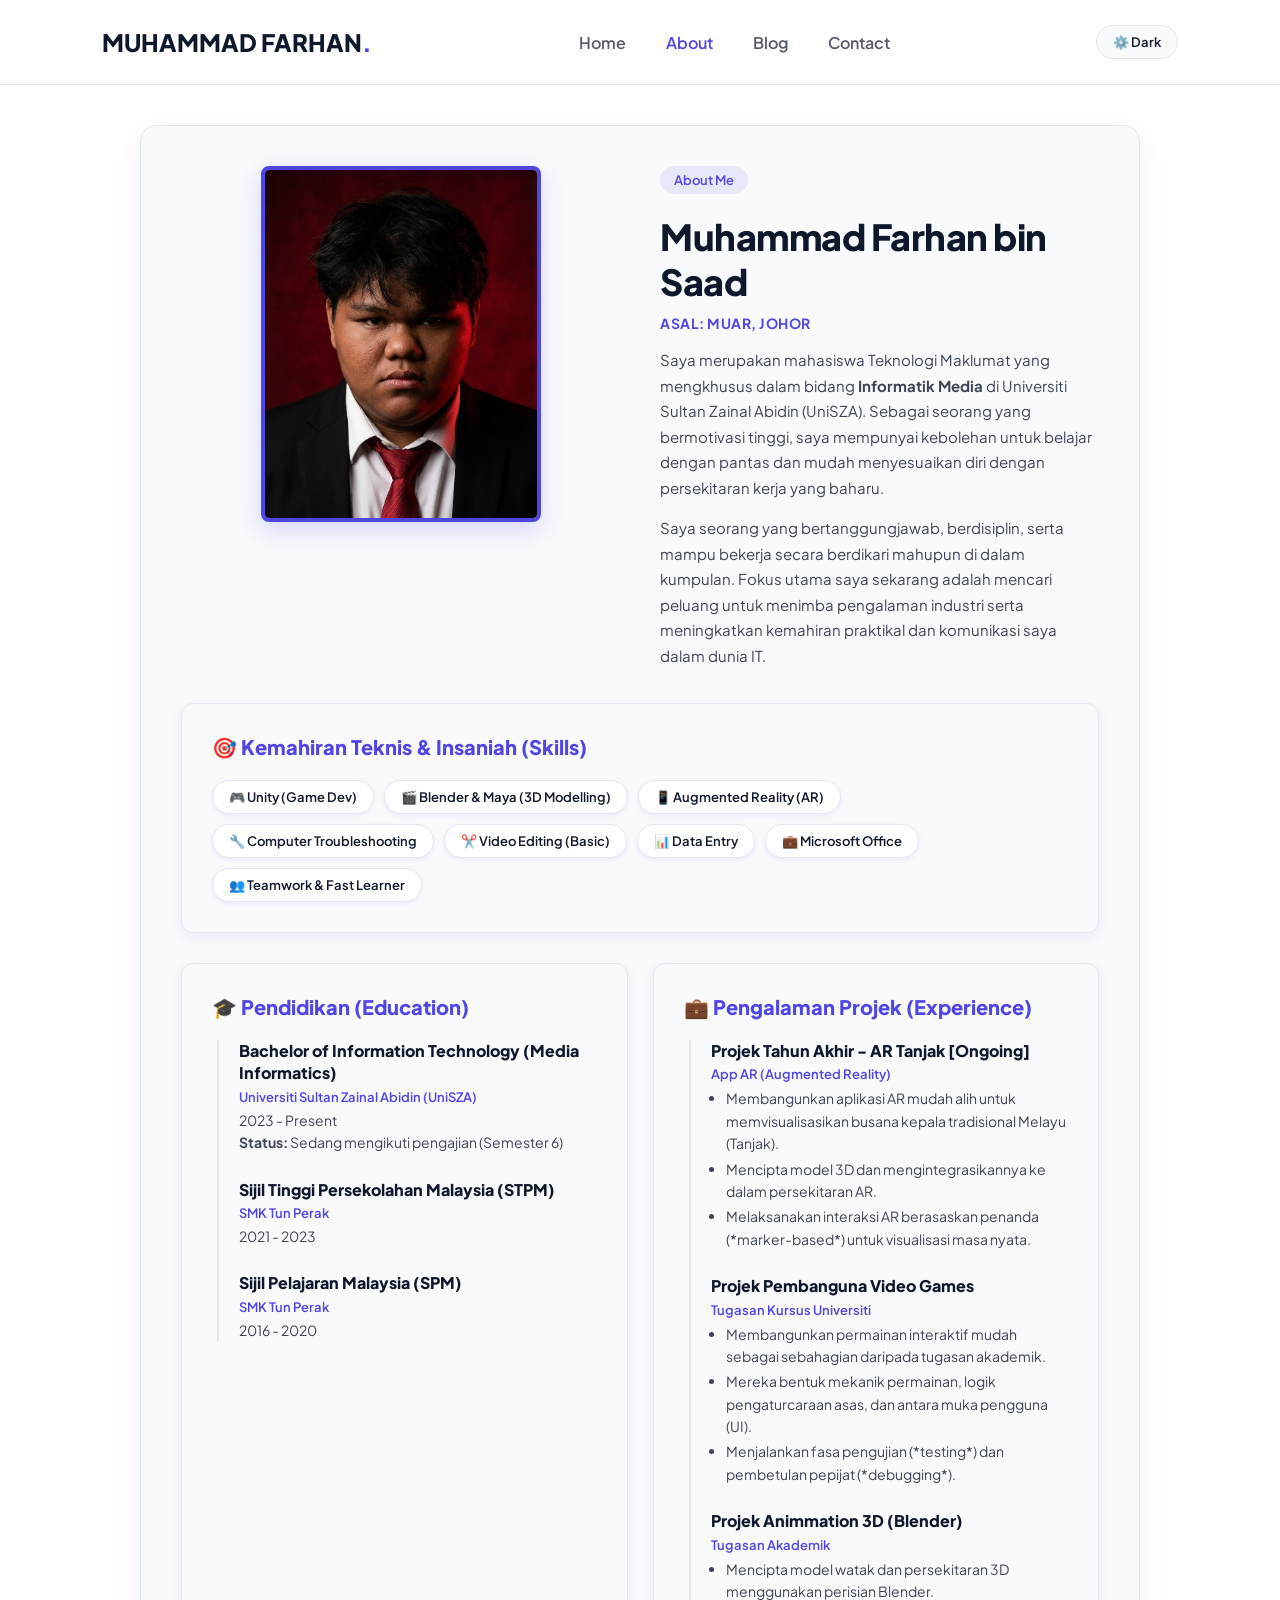
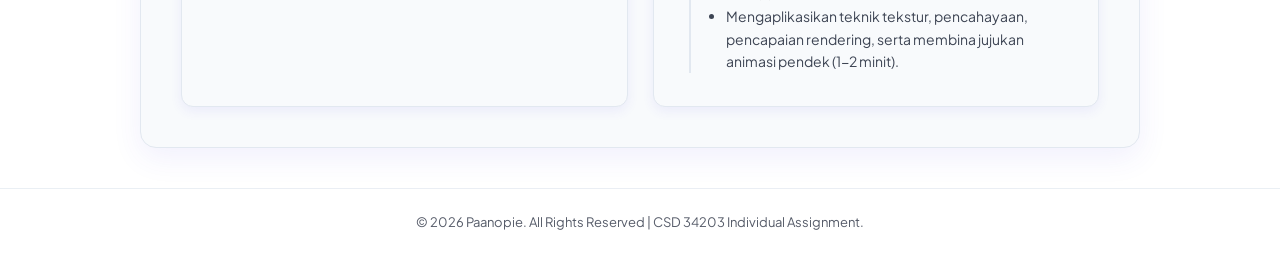
==== about.html @ 43397902 "Update about.html" ====
<!DOCTYPE html>
<html lang="ms">
<head>
    <meta charset="UTF-8">
    <meta name="viewport" content="width=device-width, initial-scale=1.0">
    <title>About Me | Muhammad Farhan</title>
    <link rel="stylesheet" href="css/style.css">
    <style>
        /* CSS Khusus untuk Susun Atur Halaman About */
        .intro-section {
            display: grid;
            grid-template-columns: repeat(auto-fit, minmax(280px, 1fr));
            gap: 40px;
            align-items: flex-start;
            margin-bottom: 35px;
        }
        .profile-img-container {
            text-align: center;
        }
        .profile-img {
            width: 100%;
            max-width: 280px; /* Mengekalkan saiz lebar yang seimbang */
            height: auto; /* Petak penuh menegak mengikut nisbah asal gambar */
            border-radius: 8px; /* Bucu melengkung sikit bagi kemas */
            object-fit: contain; 
            border: 4px solid var(--primary-color);
            box-shadow: 0 8px 24px rgba(79, 70, 229, 0.2);
            background: var(--card-bg);
        }
        .profile-layout { 
            display: grid; 
            grid-template-columns: repeat(auto-fit, minmax(350px, 1fr)); 
            gap: 25px; 
            margin-top: 30px; 
        }
        .info-card { 
            background: var(--card-bg); 
            padding: 30px; 
            border-radius: 12px; 
            border: 1px solid var(--border-color); 
            box-shadow: 0 4px 12px var(--shadow);
        }
        .info-card h3 { 
            color: var(--primary-color); 
            margin-bottom: 20px; 
            font-size: 20px; 
            font-weight: 800;
            display: flex;
            align-items: center;
            gap: 10px;
        }
        .skills-grid { 
            display: flex; 
            flex-wrap: wrap; 
            gap: 10px; 
            margin-top: 15px; 
        }
        .skill-badge { 
            background: var(--bg-color); 
            border: 1px solid var(--border-color);
            color: var(--text-color);
            padding: 8px 16px; 
            border-radius: 20px; 
            font-size: 13px; 
            font-weight: 600; 
            box-shadow: 0 2px 5px var(--shadow);
        }
        .timeline {
            border-left: 2px solid var(--border-color); 
            padding-left: 20px; 
            margin-left: 5px;
        }
        .timeline-item {
            position: relative;
            margin-bottom: 25px;
        }
        .timeline-item:last-child {
            margin-bottom: 0;
        }
        .timeline-item h4 {
            font-size: 16px;
            font-weight: 800;
            line-height: 1.4;
        }
        .timeline-sub {
            font-size: 13px; 
            color: var(--primary-color); 
            font-weight: 600; 
            margin: 4px 0;
        }
        .timeline-desc {
            font-size: 14px; 
            opacity: 0.8; 
            line-height: 1.6;
        }
        .timeline-desc ul {
            padding-left: 15px;
            margin-top: 5px;
        }
        .timeline-desc li {
            margin-bottom: 3px;
        }
    </style>
</head>
<body>

    <header>
        <div class="logo">MUHAMMAD FARHAN<span>.</span></div>
        <nav>
            <ul class="nav-links">
                <li><a href="index.html">Home</a></li>
                <li><a href="about.html" class="active">About</a></li>
                <li><a href="blog.html">Blog</a></li>
                <li><a href="contact.html">Contact</a></li>
            </ul>
        </nav>
        <button id="dark-mode-toggle" class="toggle-btn">⚙️ Dark</button>
    </header>

    <main class="container" style="max-width: 1000px;">
        
        <div class="intro-section">
            <div class="profile-img-container">
                <img src="me.jpg" alt="Muhammad Farhan" class="profile-img" onerror="this.src='https://via.placeholder.com/280x350?text=me.jpg+Tiada'">
            </div>
            
            <div>
                <span class="badge">About Me</span>
                <h1 style="font-size: 36px; font-weight: 800; margin-bottom: 10px; letter-spacing: -0.5px;">Muhammad Farhan bin Saad</h1>
                <p style="font-size: 14px; color: var(--primary-color); font-weight: 700; text-transform: uppercase; margin-bottom: 15px; letter-spacing: 0.5px;">
                    Asal: Muar, Johor
                </p>
                <p style="font-size: 15px; line-height: 1.7; opacity: 0.8; margin-bottom: 15px;">
                    Saya merupakan mahasiswa Teknologi Maklumat yang mengkhusus dalam bidang <strong>Informatik Media</strong> di Universiti Sultan Zainal Abidin (UniSZA). Sebagai seorang yang bermotivasi tinggi, saya mempunyai kebolehan untuk belajar dengan pantas dan mudah menyesuaikan diri dengan persekitaran kerja yang baharu.
                </p>
                <p style="font-size: 15px; line-height: 1.7; opacity: 0.8;">
                    Saya seorang yang bertanggungjawab, berdisiplin, serta mampu bekerja secara berdikari mahupun di dalam kumpulan. Fokus utama saya sekarang adalah mencari peluang untuk menimba pengalaman industri serta meningkatkan kemahiran praktikal dan komunikasi saya dalam dunia IT.
                </p>
            </div>
        </div>

        <div class="info-card" style="margin-bottom: 25px;">
            <h3>🎯 Kemahiran Teknis & Insaniah (Skills)</h3>
            <div class="skills-grid">
                <span class="skill-badge">🎮 Unity (Game Dev)</span>
                <span class="skill-badge">🎬 Blender & Maya (3D Modelling)</span>
                <span class="skill-badge">📱 Augmented Reality (AR)</span>
                <span class="skill-badge">🔧 Computer Troubleshooting</span>
                <span class="skill-badge">✂️ Video Editing (Basic)</span>
                <span class="skill-badge">📊 Data Entry</span>
                <span class="skill-badge">💼 Microsoft Office</span>
                <span class="skill-badge">👥 Teamwork & Fast Learner</span>
            </div>
        </div>

        <div class="profile-layout">
            
            <!-- Kad Pendidikan yang Telah Dikemas Kini -->
            <div class="info-card">
                <h3>🎓 Pendidikan (Education)</h3>
                <div class="timeline">
                    
                    <!-- Peringkat Ijazah (UniSZA) -->
                    <div class="timeline-item">
                        <h4>Bachelor of Information Technology (Media Informatics)</h4>
                        <p class="timeline-sub">Universiti Sultan Zainal Abidin (UniSZA)</p>
                        <p class="timeline-desc">
                            2023 - Present<br>
                            <strong>Status:</strong> Sedang mengikuti pengajian (Semester 6)
                        </p>
                    </div>

                    <!-- Peringkat STPM (Berdasarkan Screenshot 2026-05-28 162105.png) -->
                    <div class="timeline-item" style="margin-top: 20px;">
                        <h4>Sijil Tinggi Persekolahan Malaysia (STPM)</h4>
                        <p class="timeline-sub">SMK Tun Perak</p>
                        <p class="timeline-desc">
                            2021 - 2023
                        </p>
                    </div>

                    <!-- Peringkat SPM (Berdasarkan Screenshot 2026-05-28 162105.png) -->
                    <div class="timeline-item" style="margin-top: 20px;">
                        <h4>Sijil Pelajaran Malaysia (SPM)</h4>
                        <p class="timeline-sub">SMK Tun Perak</p>
                        <p class="timeline-desc">
                            2016 - 2020
                        </p>
                    </div>

                </div>
            </div>

            <div class="info-card">
                <h3>💼 Pengalaman Projek (Experience)</h3>
                <div class="timeline">
                    
                    <div class="timeline-item">
                        <h4>Projek Tahun Akhir - AR Tanjak [Ongoing]</h4>
                        <p class="timeline-sub">App AR (Augmented Reality)</p>
                        <div class="timeline-desc">
                            <ul>
                                <li>Membangunkan aplikasi AR mudah alih untuk memvisualisasikan busana kepala tradisional Melayu (Tanjak).</li>
                                <li>Mencipta model 3D dan mengintegrasikannya ke dalam persekitaran AR.</li>
                                <li>Melaksanakan interaksi AR berasaskan penanda (*marker-based*) untuk visualisasi masa nyata.</li>
                            </ul>
                        </div>
                    </div>

                    <div class="timeline-item">
                        <h4>Projek Pembanguna Video Games</h4>
                        <p class="timeline-sub">Tugasan Kursus Universiti</p>
                        <div class="timeline-desc">
                            <ul>
                                <li>Membangunkan permainan interaktif mudah sebagai sebahagian daripada tugasan akademik.</li>
                                <li>Mereka bentuk mekanik permainan, logik pengaturcaraan asas, dan antara muka pengguna (UI).</li>
                                <li>Menjalankan fasa pengujian (*testing*) dan pembetulan pepijat (*debugging*).</li>
                            </ul>
                        </div>
                    </div>
                    
                    <div class="timeline-item">
                        <h4>Projek Animmation 3D (Blender)</h4>
                        <p class="timeline-sub">Tugasan Akademik</p>
                        <div class="timeline-desc">
                            <ul>
                                <li>Mencipta model watak dan persekitaran 3D menggunakan perisian Blender.</li>
                                <li>Mengaplikasikan teknik tekstur, pencahayaan, pencapaian rendering, serta membina jujukan animasi pendek (1-2 minit).</li>
                            </ul>
                        </div>
                    </div>

                </div>
            </div>

        </div>
    </main>

    <footer>
         <p>&copy; 2026 Paanopie. All Rights Reserved | CSD 34203 Individual Assignment.</p>
    </footer>

    <script src="js/script.js"></script>
</body>
</html>
---- css/style.css ----
/* --- Google Fonts --- */
@import url('https://fonts.googleapis.com/css2?family=Plus+Jakarta+Sans:wght@400;600;800&display=swap');

/* --- Reset & Global Variables --- */
* {
    margin: 0;
    padding: 0;
    box-sizing: border-box;
    font-family: 'Plus Jakarta Sans', sans-serif;
}

:root {
    --bg-color: #ffffff;
    --text-color: #0f172a;
    --primary-color: #4f46e5;
    --accent-color: #06b6d4;
    --card-bg: #f8fafc;
    --border-color: #e2e8f0;
    --shadow: rgba(79, 70, 229, 0.08);
}

[data-theme="dark"] {
    --bg-color: #090d16;
    --text-color: #f8fafc;
    --primary-color: #6366f1;
    --accent-color: #22d3ee;
    --card-bg: #111827;
    --border-color: #1f2937;
    --shadow: rgba(0, 0, 0, 0.4);
}

body {
    background-color: var(--bg-color);
    color: var(--text-color);
    transition: background 0.4s ease, color 0.3s ease;
    min-height: 100vh;
    display: flex;
    flex-direction: column;
}

/* --- Navigation --- */
header {
    display: flex;
    justify-content: space-between;
    align-items: center;
    padding: 25px 8%;
    background: rgba(255, 255, 255, 0.01);
    backdrop-filter: blur(12px);
    -webkit-backdrop-filter: blur(12px);
    border-bottom: 1px solid var(--border-color);
    position: sticky;
    top: 0;
    z-index: 100;
}

.logo {
    font-size: 24px;
    font-weight: 800;
}

.logo span { color: var(--primary-color); }

.nav-links { display: flex; list-style: none; }

.nav-links li { margin: 0 20px; }

.nav-links a {
    text-decoration: none;
    color: var(--text-color);
    font-weight: 600;
    opacity: 0.7;
    transition: 0.2s ease;
}

.nav-links a:hover, .nav-links a.active {
    opacity: 1;
    color: var(--primary-color);
}

.toggle-btn {
    padding: 8px 16px;
    cursor: pointer;
    border: 1px solid var(--border-color);
    border-radius: 20px;
    background: var(--card-bg);
    color: var(--text-color);
    font-size: 13px;
    font-weight: 600;
    transition: 0.2s;
}

/* --- Hero Layout --- */
.hero-section {
    flex: 1;
    display: flex;
    align-items: center;
    padding: 60px 8%;
}

.hero-grid {
    display: grid;
    grid-template-columns: 1.1fr 0.9fr;
    gap: 60px;
    width: 100%;
    align-items: center;
}

/* Animasi Masuk untuk Teks */
.hero-text {
    animation: fadeInUp 0.8s ease forward;
}

.badge {
    background: rgba(79, 70, 229, 0.1);
    color: var(--primary-color);
    padding: 6px 14px;
    border-radius: 20px;
    font-size: 13px;
    font-weight: 600;
    display: inline-block;
    margin-bottom: 20px;
}

.hero-text h1 {
    font-size: 48px;
    font-weight: 800;
    line-height: 1.2;
    margin-bottom: 20px;
    letter-spacing: -1px;
}

.hero-text p {
    font-size: 16px;
    line-height: 1.7;
    margin-bottom: 35px;
    opacity: 0.8;
}

.hero-buttons { display: flex; gap: 15px; }

.btn {
    padding: 12px 28px;
    border-radius: 8px;
    text-decoration: none;
    font-weight: 600;
    font-size: 15px;
    transition: all 0.2s ease;
}

.btn-primary {
    background-color: var(--primary-color);
    color: white;
    box-shadow: 0 4px 14px var(--shadow);
}

.btn-primary:hover {
    transform: translateY(-3px);
    box-shadow: 0 6px 20px rgba(79, 70, 229, 0.3);
}

.btn-secondary {
    background-color: transparent;
    color: var(--text-color);
    border: 1px solid var(--border-color);
}

.btn-secondary:hover {
    background-color: var(--card-bg);
    transform: translateY(-3px);
}

/* --- Bahagian Gambar (Multimedia Style) --- */
.hero-graphic {
    display: flex;
    justify-content: center;
    animation: fadeInUp 1s ease forward;
}

.image-wrapper {
    position: relative;
    width: 320px;
    height: 400px;
}

/* Bingkai Animasi Cecair kat belakang gambar */
.image-wrapper::before {
    content: '';
    position: absolute;
    width: 100%;
    height: 100%;
    background: linear-gradient(135deg, var(--primary-color), var(--accent-color));
    border-radius: 30% 70% 70% 30% / 30% 30% 70% 70%;
    top: 10px;
    left: 10px;
    z-index: 1;
    animation: morphing 8s infinite ease-in-out;
}

.profile-img {
    width: 100%;
    height: 100%;
    object-fit: cover;
    border-radius: 20px;
    position: relative;
    z-index: 2;
    border: 2px solid var(--border-color);
    box-shadow: 0 20px 40px var(--shadow);
}

/* Tag Terapung */
.tech-tag {
    position: absolute;
    background: var(--card-bg);
    border: 1px solid var(--border-color);
    padding: 10px 16px;
    border-radius: 8px;
    font-size: 13px;
    font-weight: 800;
    box-shadow: 0 10px 25px var(--shadow);
    z-index: 3;
}

.tag-1 { top: 30px; left: -30px; animation: float 4s infinite ease-in-out; }
.tag-2 { bottom: 40px; right: -30px; animation: float 4s infinite ease-in-out; animation-delay: 2s; }

/* --- Halaman Umum (About & Blog) --- */
.container {
    max-width: 900px;
    margin: 40px auto;
    padding: 40px;
    background: var(--card-bg);
    border: 1px solid var(--border-color);
    border-radius: 16px;
    box-shadow: 0 10px 30px var(--shadow);
    animation: fadeInUp 0.6s ease;
}

/* --- Keyframes Animasi --- */
@keyframes fadeInUp {
    from { opacity: 0; transform: translateY(30px); }
    to { opacity: 1; transform: translateY(0); }
}

@keyframes morphing {
    0% { border-radius: 30% 70% 70% 30% / 30% 30% 70% 70%; }
    50% { border-radius: 50% 50% 30% 70% / 50% 60% 40% 60%; }
    100% { border-radius: 30% 70% 70% 30% / 30% 30% 70% 70%; }
}

@keyframes float {
    0% { transform: translateY(0px); }
    50% { transform: translateY(-8px); }
    100% { transform: translateY(0px); }
}

/* --- Footer --- */
footer {
    text-align: center;
    padding: 25px;
    border-top: 1px solid var(--border-color);
    font-size: 13px;
    opacity: 0.7;
    margin-top: auto;
}

/* --- Responsif --- */
@media (max-width: 968px) {
    .hero-grid { grid-template-columns: 1fr; text-align: center; gap: 40px; }
    .hero-buttons { justify-content: center; }
    .hero-graphic { order: -1; }
    .image-wrapper { width: 280px; height: 350px; }
    .tech-tag { display: none; } /* Sorok tag dekat phone biar kemas */
}
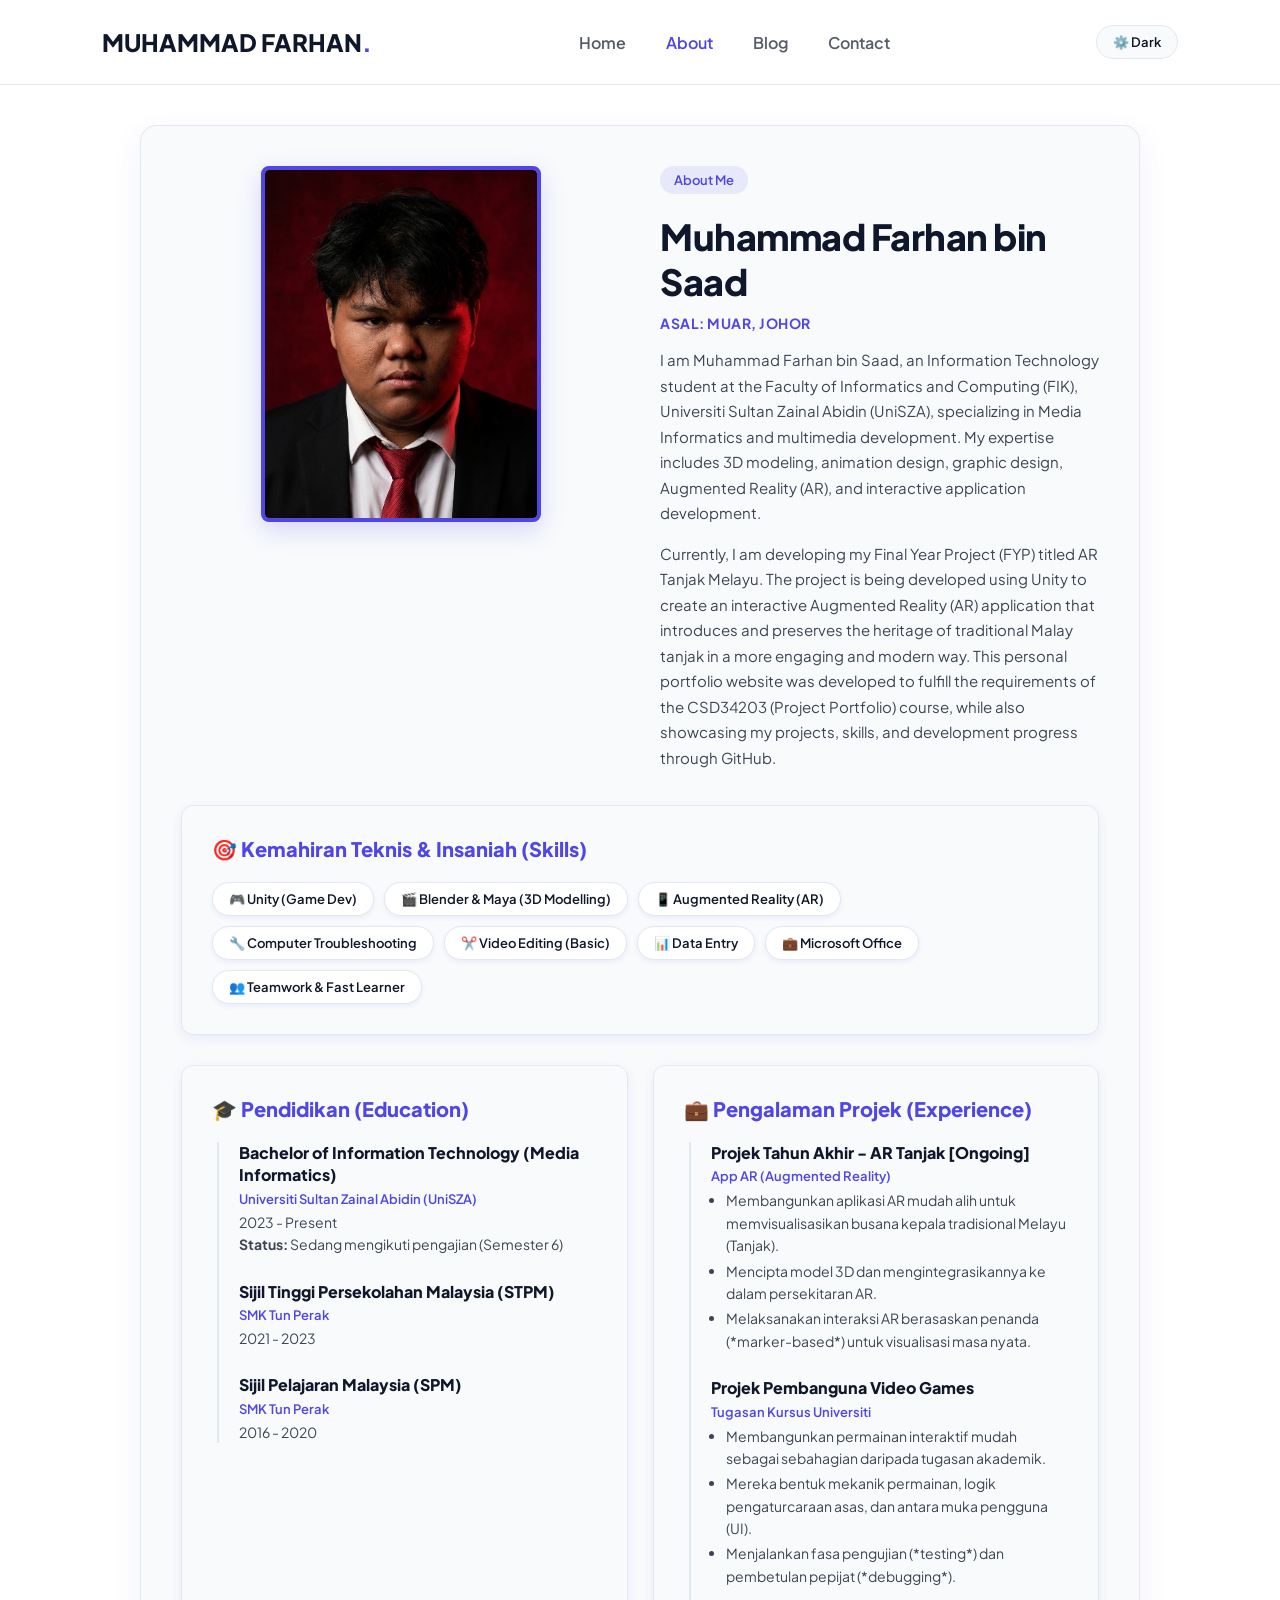
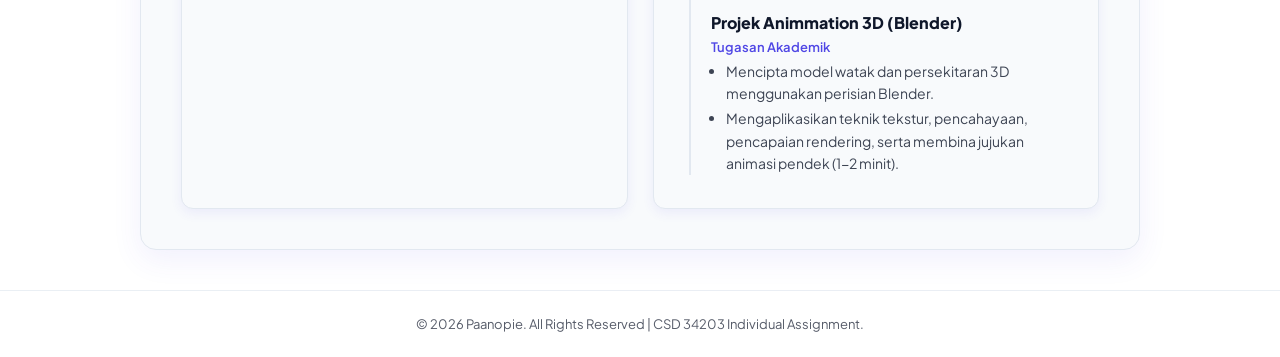
==== commit 78d246e6: "Update about.html" ====
--- a/about.html
+++ b/about.html
@@ -131,10 +131,12 @@
                     Asal: Muar, Johor
                 </p>
                 <p style="font-size: 15px; line-height: 1.7; opacity: 0.8; margin-bottom: 15px;">
-                    Saya merupakan mahasiswa Teknologi Maklumat yang mengkhusus dalam bidang <strong>Informatik Media</strong> di Universiti Sultan Zainal Abidin (UniSZA). Sebagai seorang yang bermotivasi tinggi, saya mempunyai kebolehan untuk belajar dengan pantas dan mudah menyesuaikan diri dengan persekitaran kerja yang baharu.
+                  I am Muhammad Farhan bin Saad, an Information Technology student at the Faculty of Informatics and Computing (FIK), Universiti Sultan Zainal Abidin (UniSZA), specializing in Media Informatics and multimedia development. My expertise includes 3D modeling, animation design, graphic design, Augmented Reality (AR), and interactive application development.
                 </p>
                 <p style="font-size: 15px; line-height: 1.7; opacity: 0.8;">
-                    Saya seorang yang bertanggungjawab, berdisiplin, serta mampu bekerja secara berdikari mahupun di dalam kumpulan. Fokus utama saya sekarang adalah mencari peluang untuk menimba pengalaman industri serta meningkatkan kemahiran praktikal dan komunikasi saya dalam dunia IT.
+                    Currently, I am developing my Final Year Project (FYP) titled AR Tanjak Melayu. The project is being developed using Unity to create an interactive Augmented Reality (AR) application that introduces and preserves the heritage of traditional Malay tanjak in a more engaging and modern way.
+
+This personal portfolio website was developed to fulfill the requirements of the CSD34203 (Project Portfolio) course, while also showcasing my projects, skills, and development progress through GitHub.
                 </p>
             </div>
         </div>
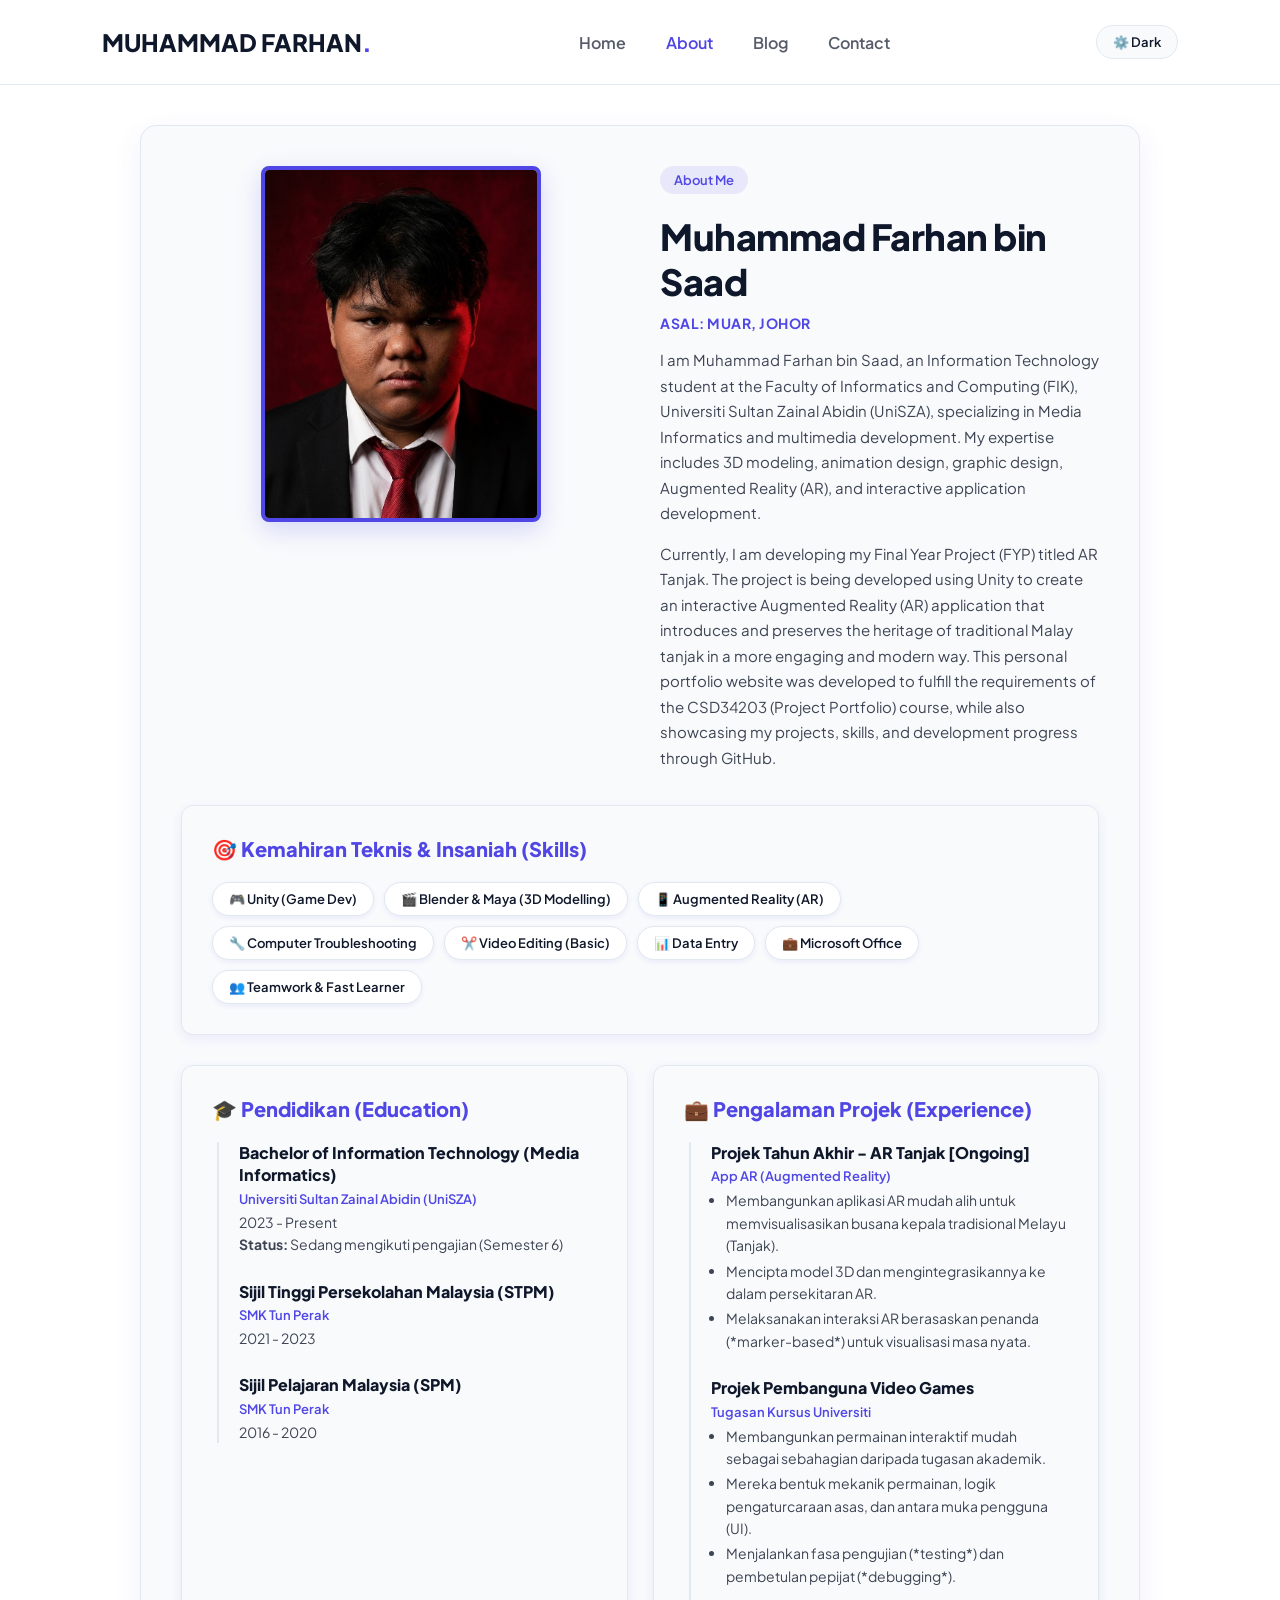
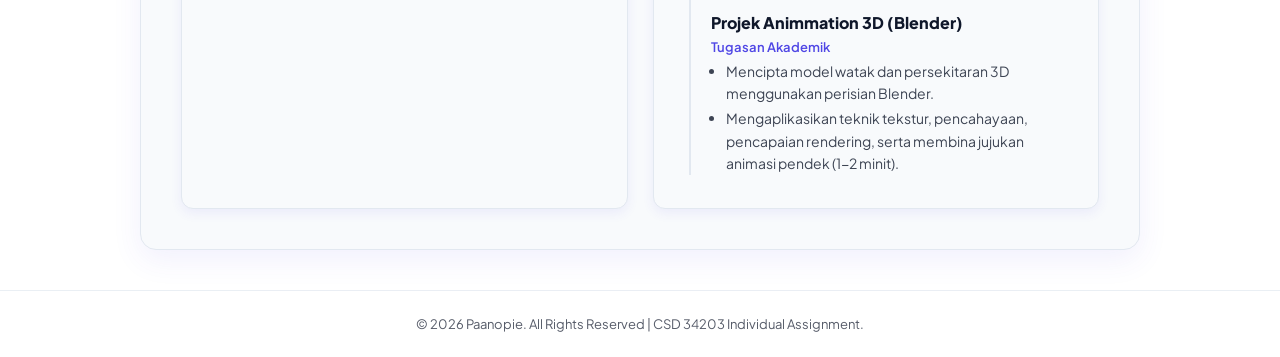
==== commit bdb16dcd: "Update about.html" ====
--- a/about.html
+++ b/about.html
@@ -134,7 +134,7 @@
                   I am Muhammad Farhan bin Saad, an Information Technology student at the Faculty of Informatics and Computing (FIK), Universiti Sultan Zainal Abidin (UniSZA), specializing in Media Informatics and multimedia development. My expertise includes 3D modeling, animation design, graphic design, Augmented Reality (AR), and interactive application development.
                 </p>
                 <p style="font-size: 15px; line-height: 1.7; opacity: 0.8;">
-                    Currently, I am developing my Final Year Project (FYP) titled AR Tanjak Melayu. The project is being developed using Unity to create an interactive Augmented Reality (AR) application that introduces and preserves the heritage of traditional Malay tanjak in a more engaging and modern way.
+                    Currently, I am developing my Final Year Project (FYP) titled AR Tanjak. The project is being developed using Unity to create an interactive Augmented Reality (AR) application that introduces and preserves the heritage of traditional Malay tanjak in a more engaging and modern way.
 
 This personal portfolio website was developed to fulfill the requirements of the CSD34203 (Project Portfolio) course, while also showcasing my projects, skills, and development progress through GitHub.
                 </p>
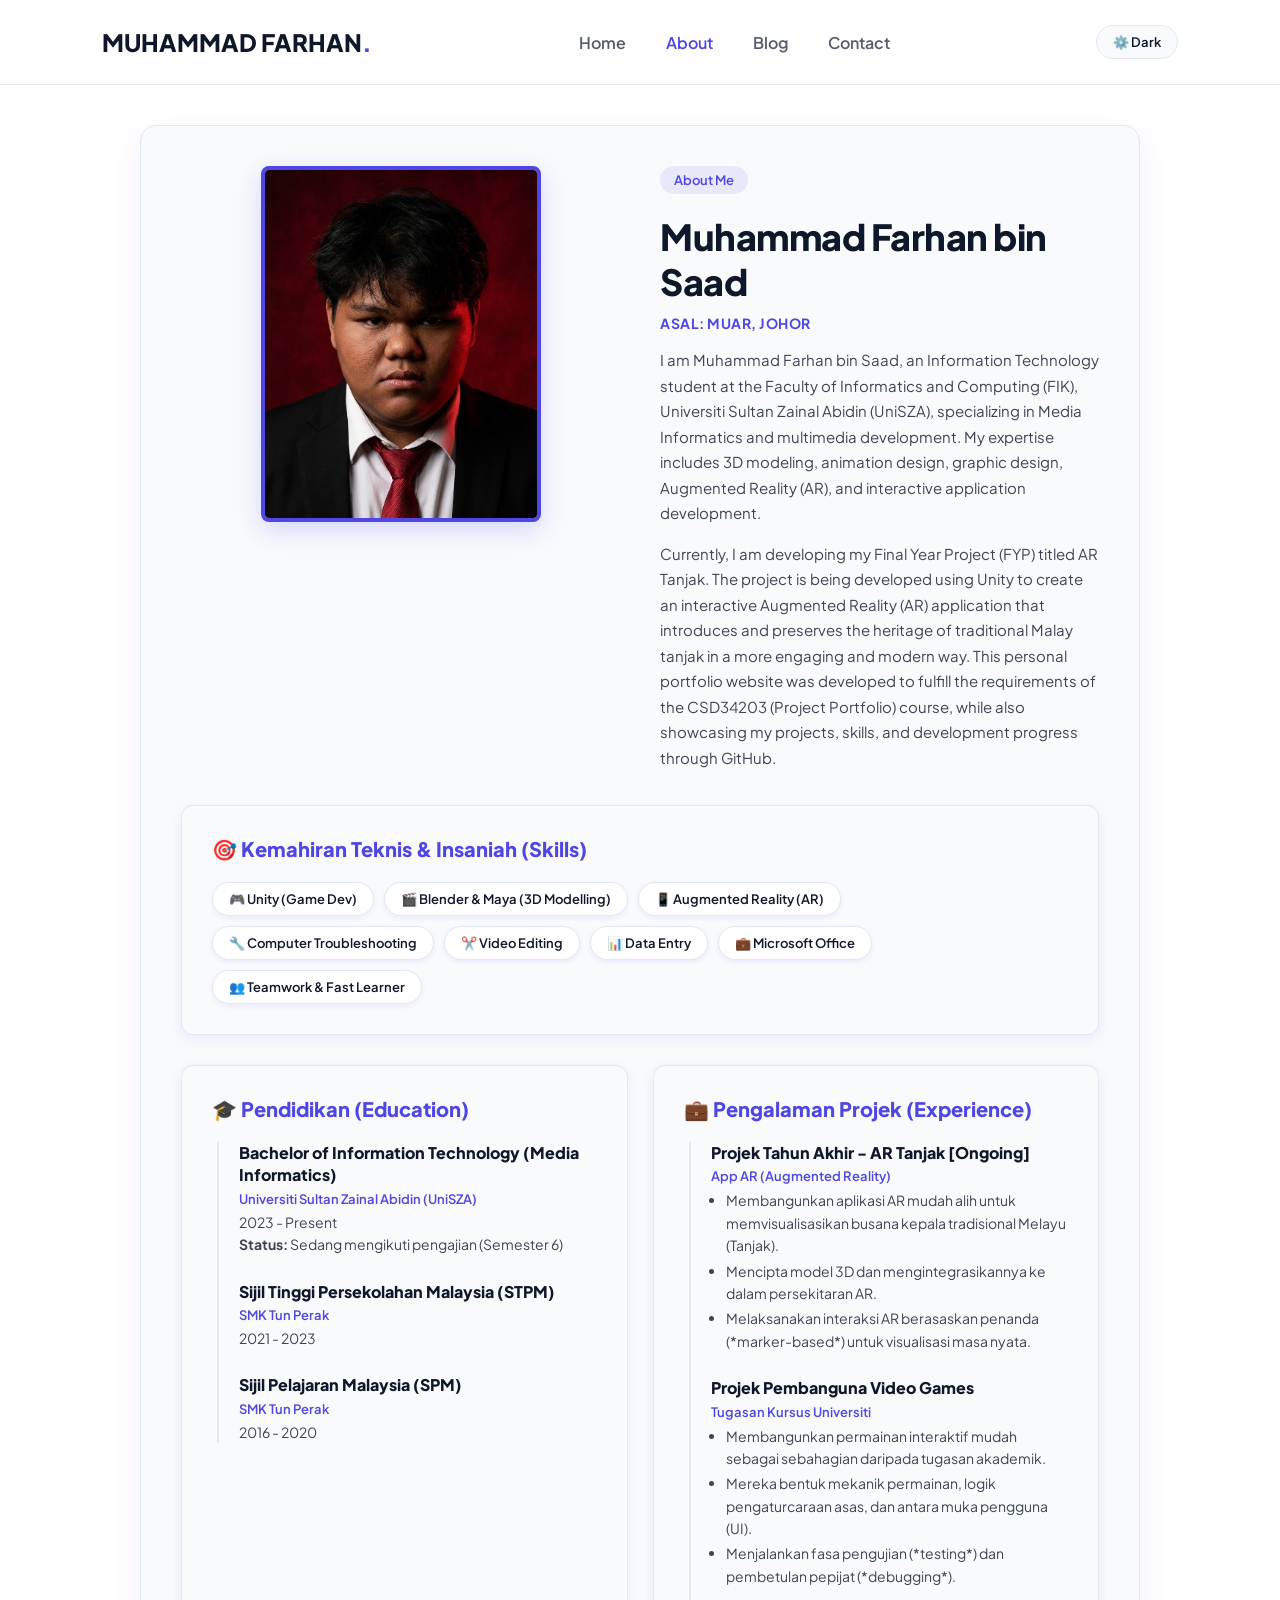
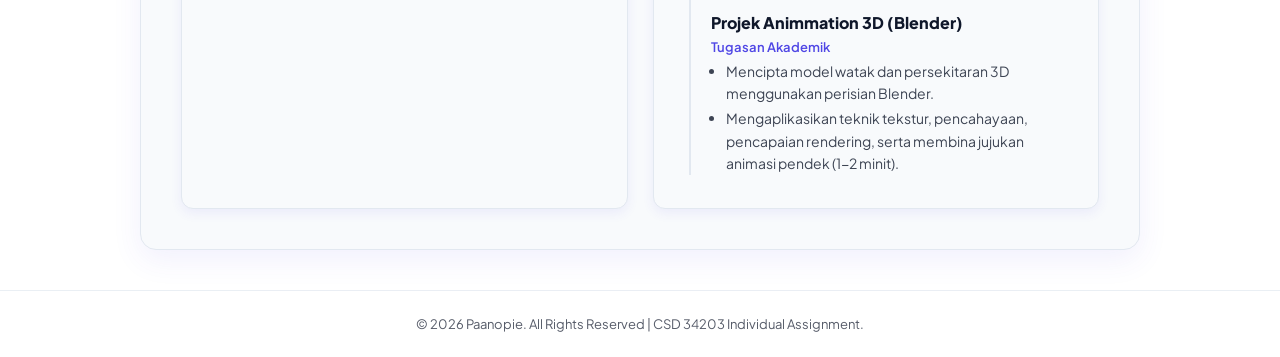
==== commit 99e21896: "Update about.html" ====
--- a/about.html
+++ b/about.html
@@ -148,7 +148,7 @@
                 <span class="skill-badge">🎬 Blender & Maya (3D Modelling)</span>
                 <span class="skill-badge">📱 Augmented Reality (AR)</span>
                 <span class="skill-badge">🔧 Computer Troubleshooting</span>
-                <span class="skill-badge">✂️ Video Editing (Basic)</span>
+                <span class="skill-badge">✂️ Video Editing</span>
                 <span class="skill-badge">📊 Data Entry</span>
                 <span class="skill-badge">💼 Microsoft Office</span>
                 <span class="skill-badge">👥 Teamwork & Fast Learner</span>
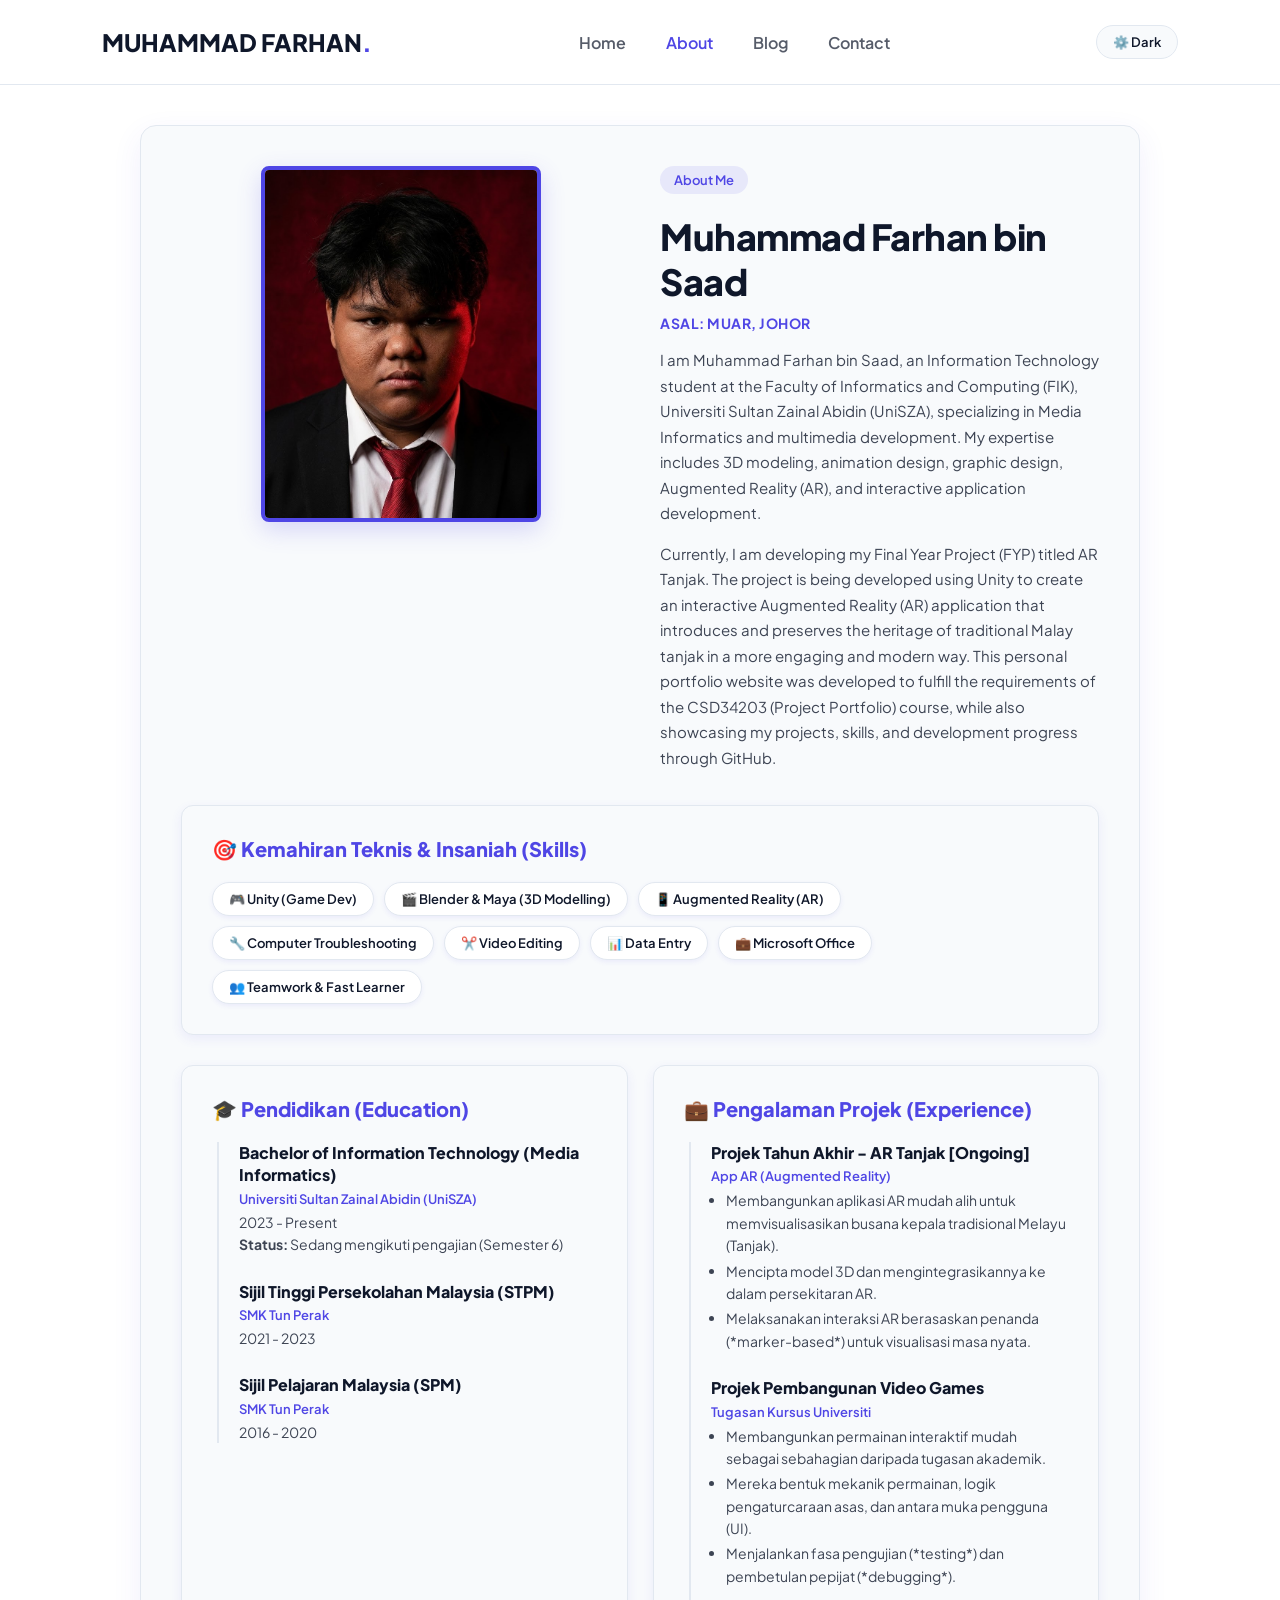
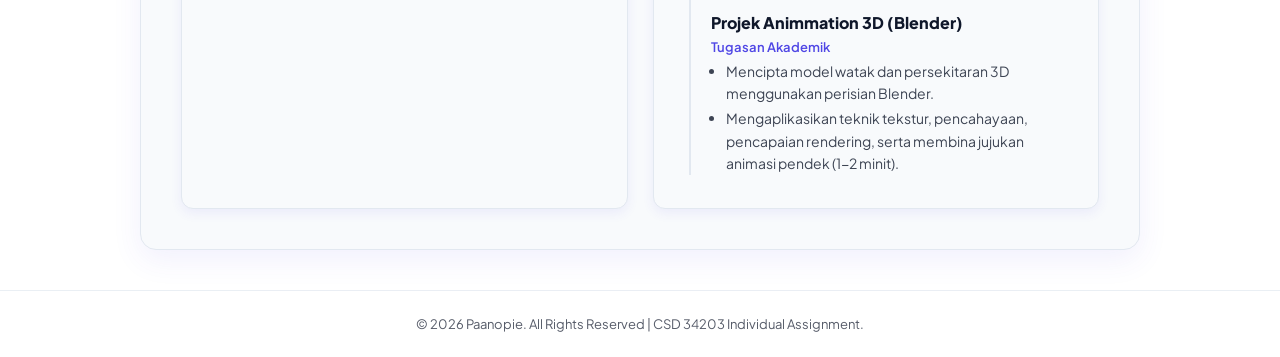
==== commit 758133e4: "Update about.html" ====
--- a/about.html
+++ b/about.html
@@ -210,7 +210,7 @@
                     </div>
 
                     <div class="timeline-item">
-                        <h4>Projek Pembanguna Video Games</h4>
+                        <h4>Projek Pembangunan Video Games</h4>
                         <p class="timeline-sub">Tugasan Kursus Universiti</p>
                         <div class="timeline-desc">
                             <ul>
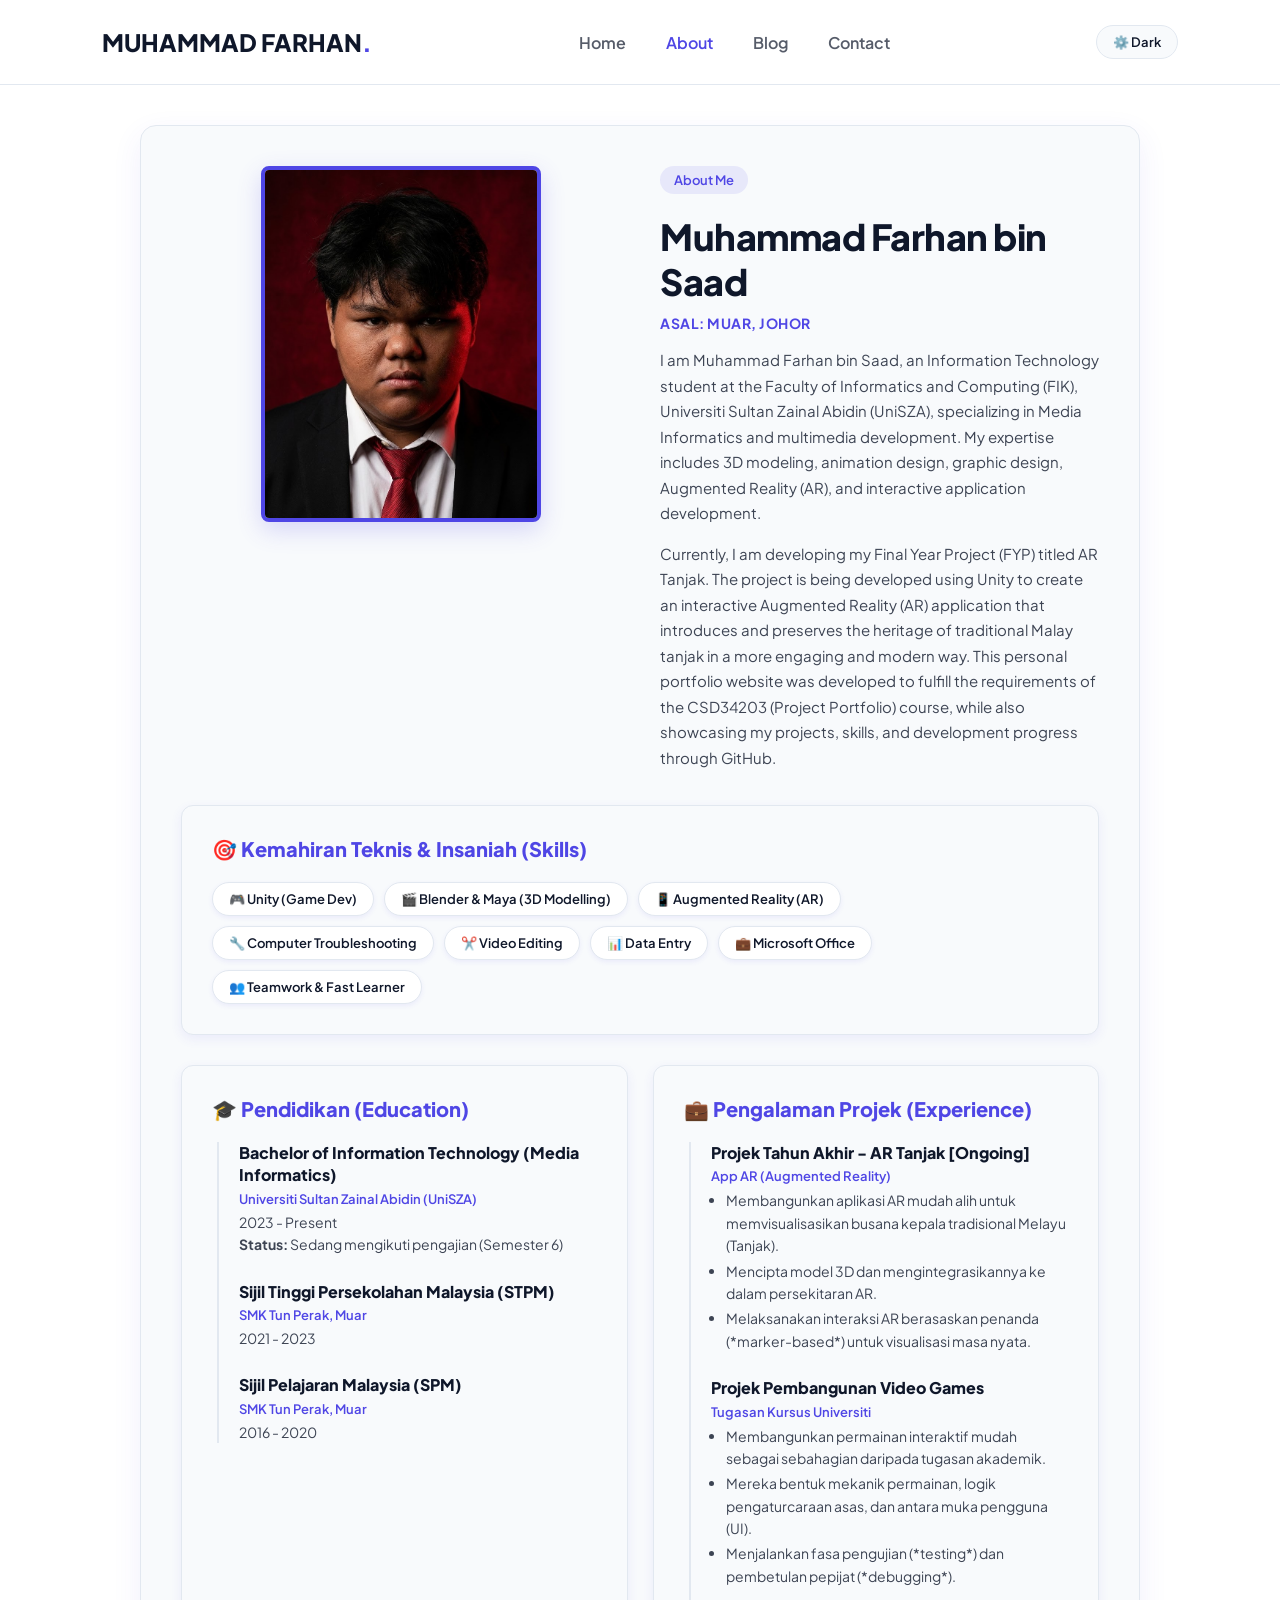
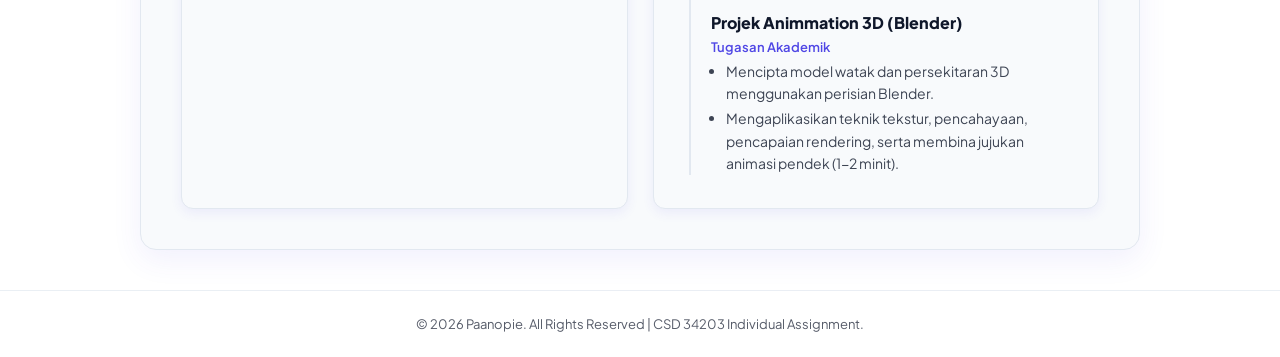
==== commit c8ecc954: "Update about.html" ====
--- a/about.html
+++ b/about.html
@@ -175,7 +175,7 @@
                     <!-- Peringkat STPM (Berdasarkan Screenshot 2026-05-28 162105.png) -->
                     <div class="timeline-item" style="margin-top: 20px;">
                         <h4>Sijil Tinggi Persekolahan Malaysia (STPM)</h4>
-                        <p class="timeline-sub">SMK Tun Perak</p>
+                        <p class="timeline-sub">SMK Tun Perak, Muar</p>
                         <p class="timeline-desc">
                             2021 - 2023
                         </p>
@@ -184,7 +184,7 @@
                     <!-- Peringkat SPM (Berdasarkan Screenshot 2026-05-28 162105.png) -->
                     <div class="timeline-item" style="margin-top: 20px;">
                         <h4>Sijil Pelajaran Malaysia (SPM)</h4>
-                        <p class="timeline-sub">SMK Tun Perak</p>
+                        <p class="timeline-sub">SMK Tun Perak, Muar</p>
                         <p class="timeline-desc">
                             2016 - 2020
                         </p>
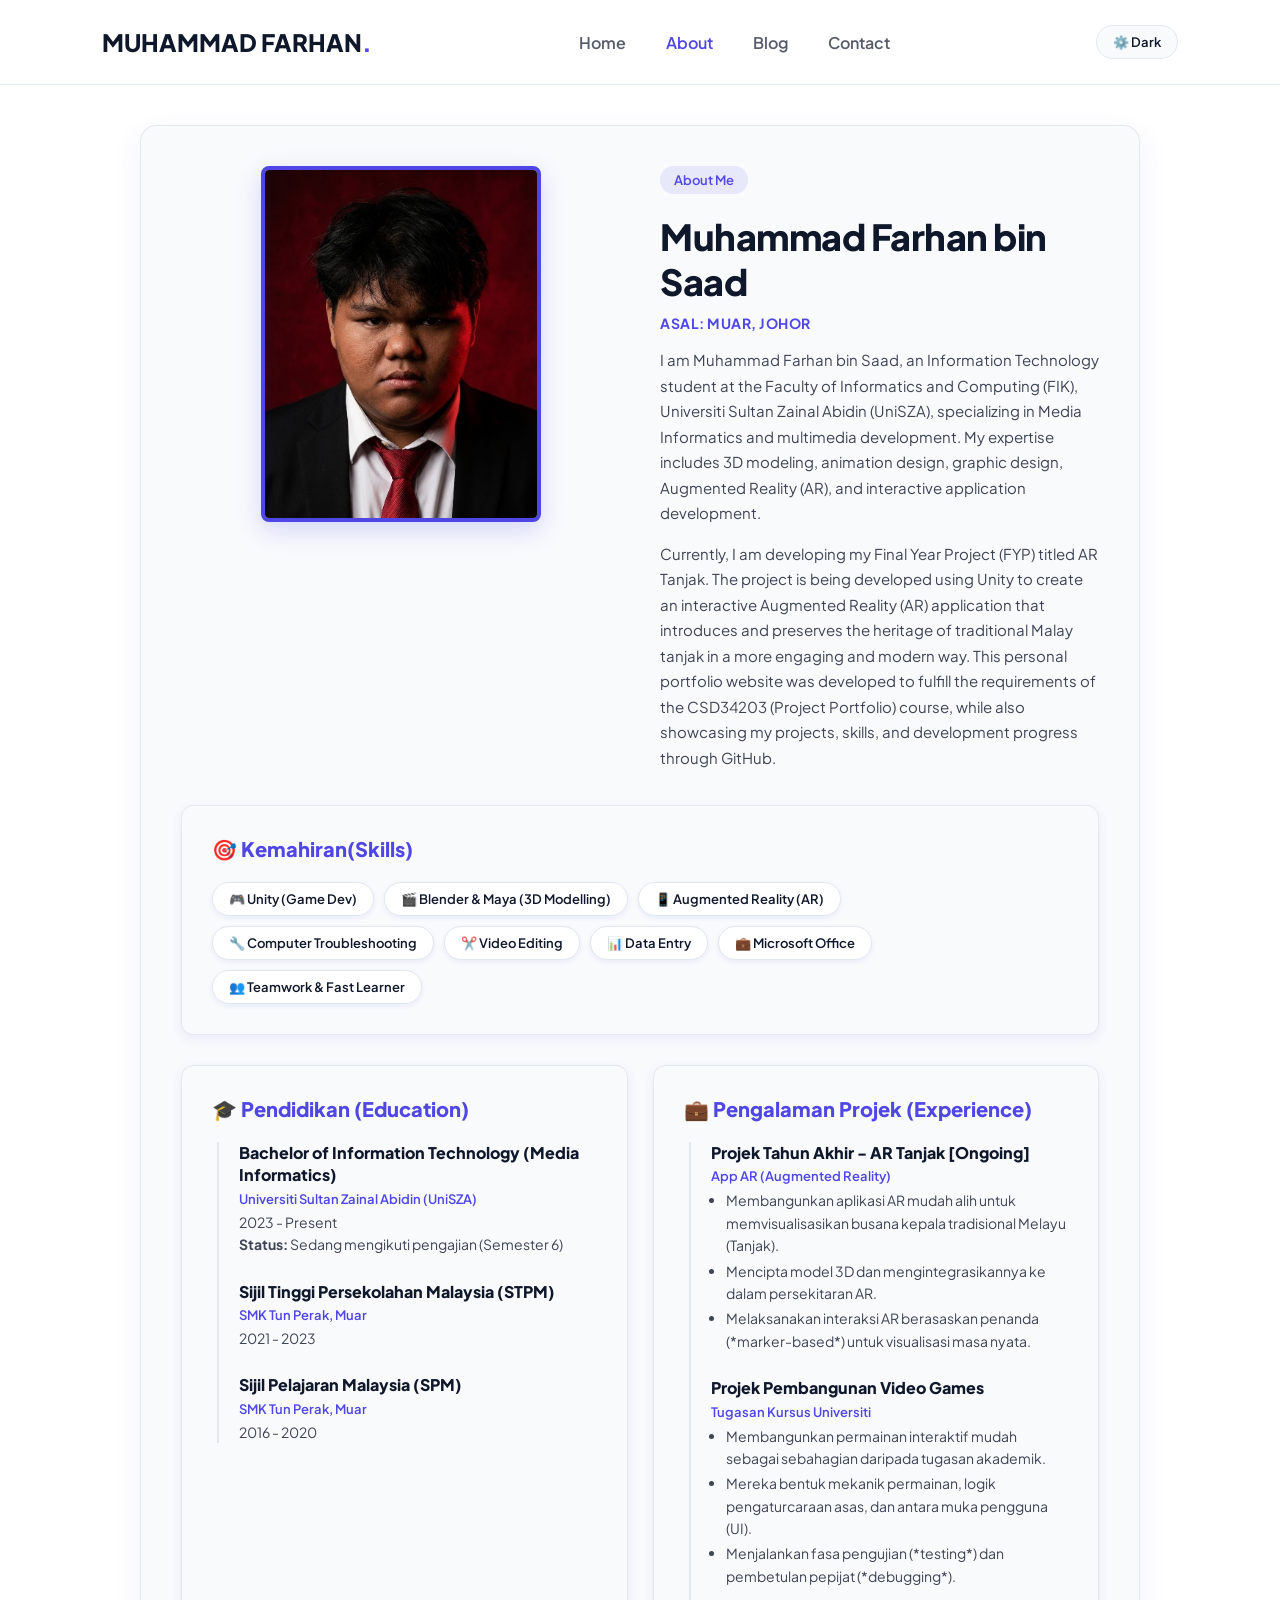
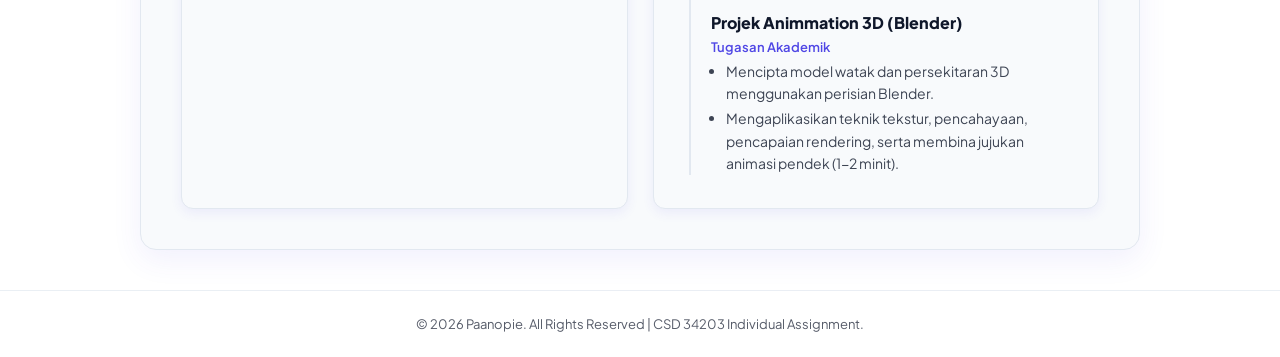
==== commit 06f01530: "Update about.html" ====
--- a/about.html
+++ b/about.html
@@ -142,7 +142,7 @@
         </div>
 
         <div class="info-card" style="margin-bottom: 25px;">
-            <h3>🎯 Kemahiran Teknis & Insaniah (Skills)</h3>
+            <h3>🎯 Kemahiran(Skills)</h3>
             <div class="skills-grid">
                 <span class="skill-badge">🎮 Unity (Game Dev)</span>
                 <span class="skill-badge">🎬 Blender & Maya (3D Modelling)</span>
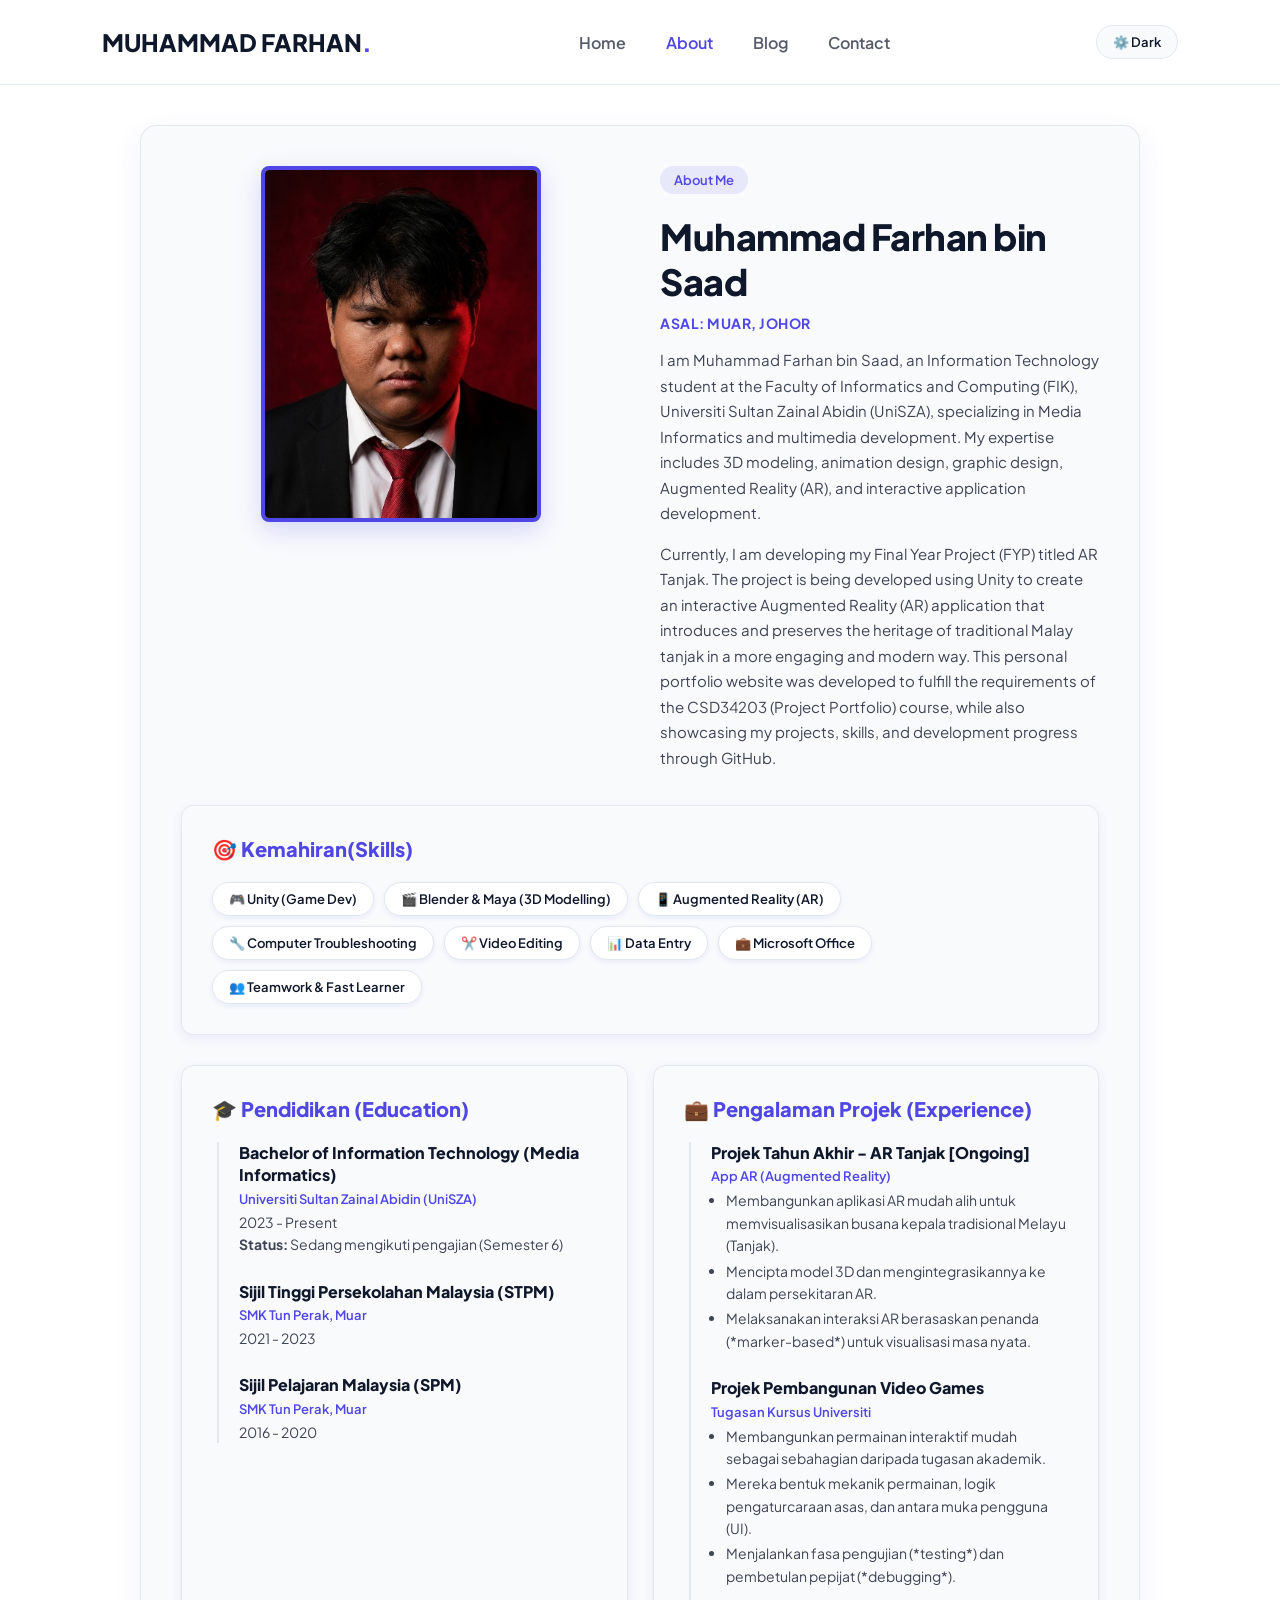
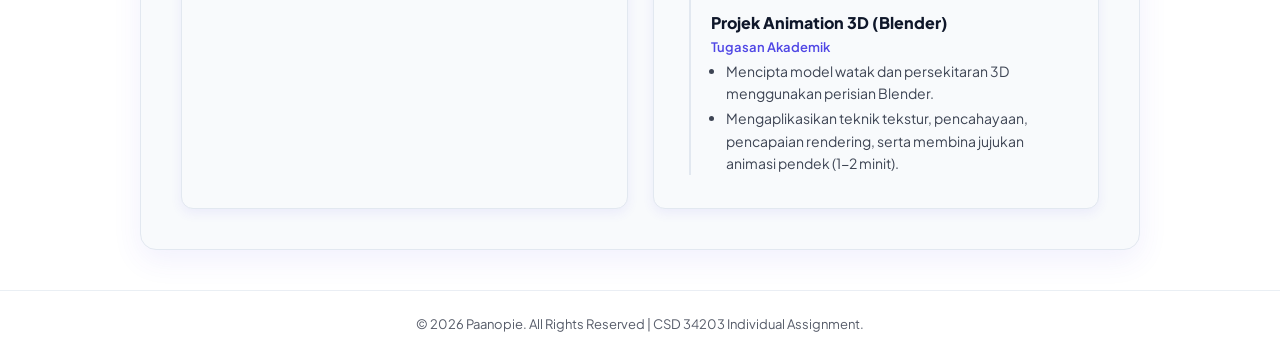
==== commit 901471d7: "Update about.html" ====
--- a/about.html
+++ b/about.html
@@ -222,7 +222,7 @@
                     </div>
                     
                     <div class="timeline-item">
-                        <h4>Projek Animmation 3D (Blender)</h4>
+                        <h4>Projek Animation 3D (Blender)</h4>
                         <p class="timeline-sub">Tugasan Akademik</p>
                         <div class="timeline-desc">
                             <ul>
